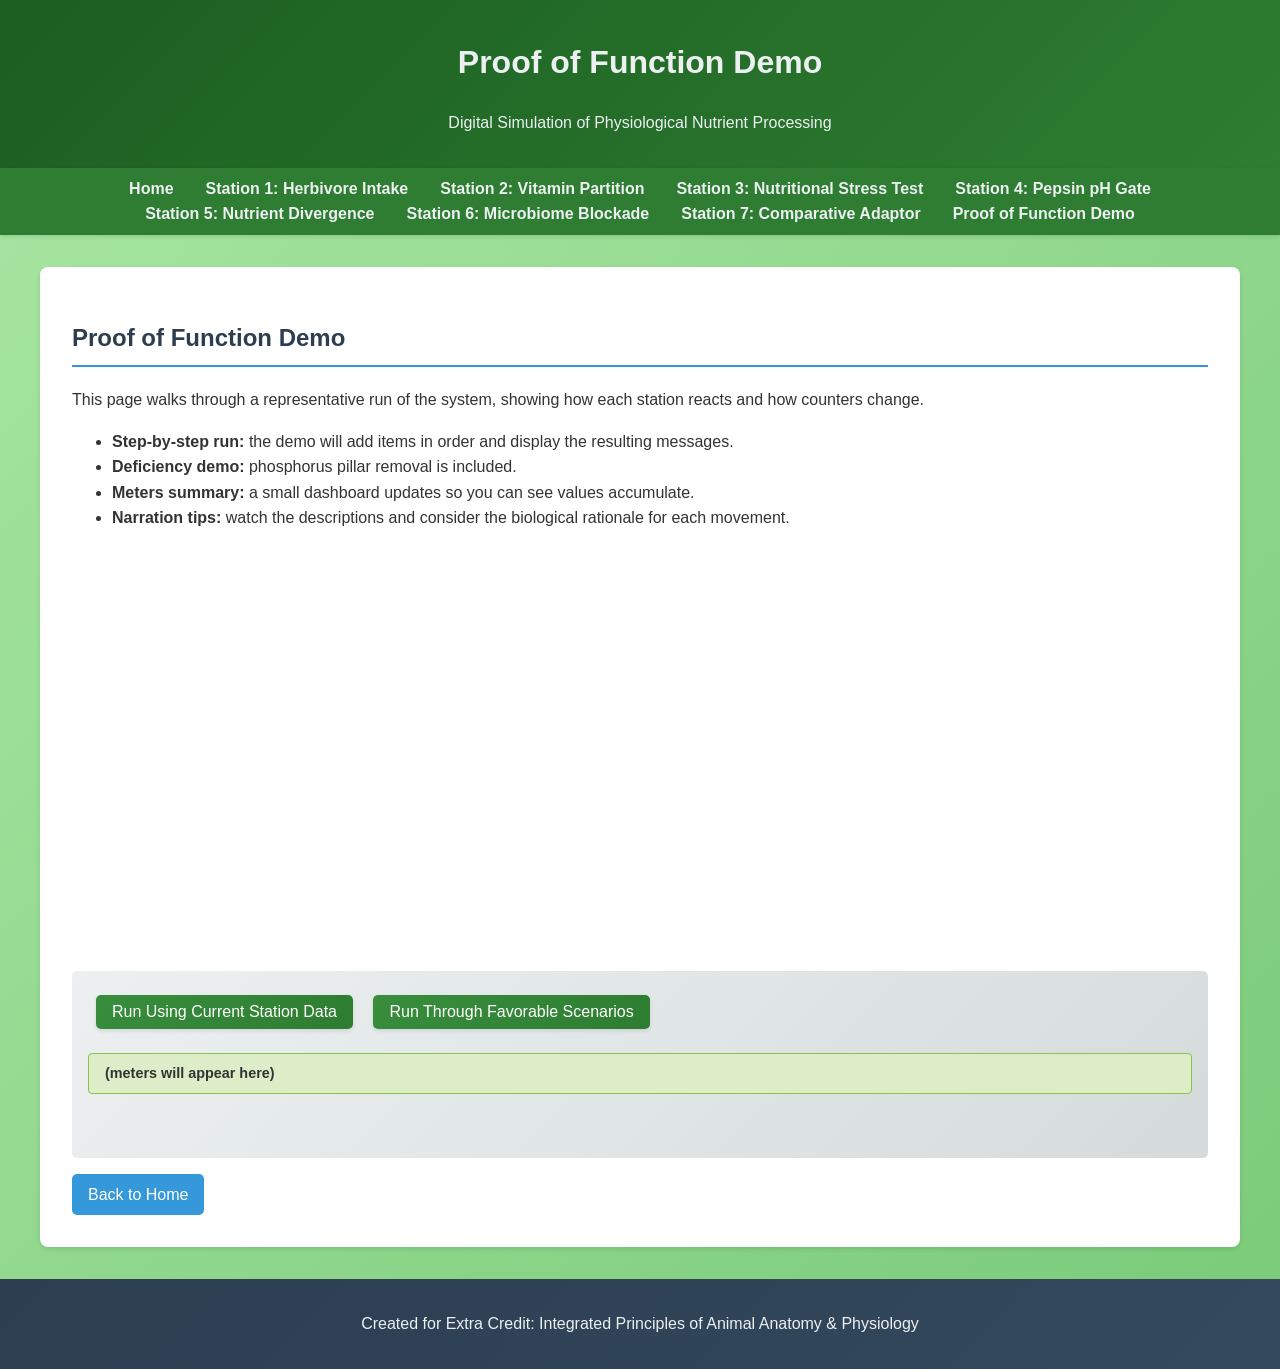
==== demo.html @ 10ca8181 "feat: add extra credit web project with multi-station layout Add initial project files including ind" ====
<!DOCTYPE html>
<html lang="en">
<head>
    <meta charset="UTF-8">
    <meta name="viewport" content="width=device-width, initial-scale=1.0">
    <title>Proof of Function Demo</title>
    <link rel="stylesheet" href="style.css">
</head>
<body>
    <header>
        <h1>Proof of Function Demo</h1>
        <p>Digital Simulation of Physiological Nutrient Processing</p>
    </header>

    <nav>
        <ul>
            <li><a href="index.html">Home</a></li>
            <li><a href="station1.html">Station 1: Herbivore Intake</a></li>
            <li><a href="station2.html">Station 2: Vitamin Partition</a></li>
            <li><a href="station3.html">Station 3: Nutritional Stress Test</a></li>
            <li><a href="station4.html">Station 4: Pepsin pH Gate</a></li>
            <li><a href="station5.html">Station 5: Nutrient Divergence</a></li>
            <li><a href="station6.html">Station 6: Microbiome Blockade</a></li>
            <li><a href="station7.html">Station 7: Comparative Adaptor</a></li>
            <li><a href="demo.html">Proof of Function Demo</a></li>
        </ul>
    </nav>

    <main>
        <section>
            <h2>Proof of Function Demo</h2>
            <div class="demo-instructions">
              <p>This page walks through a representative run of the system, showing how each station reacts and how counters change.</p>
              <ul>
                  <li><strong>Step-by-step run:</strong> the demo will add items in order and display the resulting messages.</li>
                  <li><strong>Deficiency demo:</strong> phosphorus pillar removal is included.</li>
                  <li><strong>Meters summary:</strong> a small dashboard updates so you can see values accumulate.</li>
                  <li><strong>Narration tips:</strong> watch the descriptions and consider the biological rationale for each movement.</li>
              </ul>
            </div>
            <canvas id="maze-canvas" width="600" height="400"></canvas>
            <div class="simulation">
                <button onclick="runBasedOnState()">Run Using Current Station Data</button>
                <button onclick="runAllScenarios()">Run Through Favorable Scenarios</button>
                <div id="debug-output" style="margin-top:1rem;color:#c0392b;font-family:monospace;"></div>
                <div id="demo-meters" class="meter">(meters will appear here)</div>
                <div id="demo-result" class="result"></div>
            </div>
            <a href="index.html" class="back-link">Back to Home</a>
        </section>
    </main>

    <footer>
        <p>Created for Extra Credit: Integrated Principles of Animal Anatomy & Physiology</p>
    </footer>

    <script src="script.js"></script>
</body>
</html>
---- style.css ----
body {
    font-family: "Lucida Sans Unicode", "Lucida Grande", sans-serif;
    line-height: 1.6;
    margin: 0;
    padding: 0;
    background: linear-gradient(135deg, #e8f5e8 0%, #c8e6c9 100%);
    color: #333;
    animation: fadeIn 1s ease-in;
}
 
@keyframes fadeIn {
    from { opacity: 0; }
    to { opacity: 1; }
}

header {
    background: linear-gradient(135deg, #1b5e20 0%, #2e7d32 100%);
    color: #ecf0f1;
    text-align: center;
    padding: 1rem 0;
    position: relative;
    overflow: hidden;
}

nav {
    background-color: #2e7d32;
    padding: 0.25rem;
    box-shadow: 0 2px 4px rgba(0,0,0,0.1);
    position: sticky;
    top: 0;
    z-index: 10;
}

header::before {
    content: '';
    position: absolute;
    top: 0;
    left: 0;
    right: 0;
    bottom: 0;
    background: url('https://upload.wikimedia.org/wikipedia/commons/thumb/5/5a/Digestive_system_diagram_en.svg/800px-Digestive_system_diagram_en.svg.png') no-repeat center;
    background-size: cover;
    opacity: 0.1;
    z-index: 0;
}

header h1, header p {
    position: relative;
    z-index: 1;
}

.header-image, svg {
    display: block;
    margin: 1rem auto;
    max-width: 100%;
    height: auto;
    border-radius: 10px;
    box-shadow: 0 4px 8px rgba(0,0,0,0.2);
}

nav {
    background-color: #2e7d32;
    padding: 0.5rem;
    box-shadow: 0 2px 4px rgba(0,0,0,0.1);
}

nav ul {
    list-style: none;
    padding: 0;
    margin: 0;
    display: flex;
    justify-content: center;
    flex-wrap: wrap;
}

nav li {
    margin: 0 1rem;
    transition: transform 0.3s ease;
}

nav li:hover {
    transform: scale(1.1);
}

nav a {
    color: #ecf0f1;
    text-decoration: none;
    font-weight: bold;
    transition: color 0.3s ease;
}

nav a:hover {
    color: #3498db;
}

main {
    max-width: 1200px;
    margin: 2rem auto;
    padding: 0 1rem;
}

section {
    background-color: #fff;
    margin-bottom: 2rem;
    padding: 2rem;
    border-radius: 8px;
    box-shadow: 0 2px 5px rgba(0,0,0,0.1);
    transition: transform 0.3s ease, box-shadow 0.3s ease;
}

section:hover {
    transform: translateY(-5px);
    box-shadow: 0 4px 15px rgba(0,0,0,0.2);
}

section h2 {
    color: #2c3e50;
    border-bottom: 2px solid #3498db;
    padding-bottom: 0.5rem;
    animation: slideInLeft 0.5s ease-out;
}

@keyframes slideInLeft {
    from { transform: translateX(-50px); opacity: 0; }
    to { transform: translateX(0); opacity: 1; }
}

.section-image, svg {
    display: block;
    max-width: 100%;
    height: auto;
    margin: 1rem auto;
    border-radius: 8px;
    box-shadow: 0 2px 4px rgba(0,0,0,0.1);
    transition: transform 0.3s ease;
}

.section-image:hover, svg:hover {
    transform: scale(1.05);
}

.simulation {
    margin-top: 1rem;
    padding: 1rem;
    background: linear-gradient(135deg, #ecf0f1 0%, #d5dbdb 100%);
    border-radius: 5px;
    animation: fadeInUp 0.5s ease-out;
}

@keyframes fadeInUp {
    from { transform: translateY(20px); opacity: 0; }
    to { transform: translateY(0); opacity: 1; }
}

/* fluid green animation - intensified */
@keyframes greenFlow {
    0% { background-position: 0% 50%; }
    25% { background-position: 50% 100%; }
    50% { background-position: 100% 50%; }
    75% { background-position: 50% 0%; }
    100% { background-position: 0% 50%; }
}
body {
    background: linear-gradient(135deg, #a8e6a3 0%, #4caf50 50%, #a8e6a3 100%);
    background-size: 400% 400%;
    animation: greenFlow 8s ease-in-out infinite;
}

/* draggable pulse and hover effects */
.draggable {
    transition: transform 0.2s ease, box-shadow 0.2s ease;
}
.draggable:hover {
    transform: scale(1.1);
    box-shadow: 0 4px 12px rgba(0,0,0,0.2);
}
.draggable:active {
    transform: scale(1.05);
}

/* dropzone glow on dragover */
.dropzone.dragover {
    background-color: #aed581;
    border-color: #689f38;
    animation: glow 1s ease infinite;
}

@keyframes glow {
    0% { box-shadow: 0 0 5px rgba(104,159,56,0.5); }
    50% { box-shadow: 0 0 20px rgba(104,159,56,1); }
    100% { box-shadow: 0 0 5px rgba(104,159,56,0.5); }
}

/* section background pulse */
section {
    background-color: #fff;
    animation: sectionPulse 6s ease-in-out infinite;
}
@keyframes sectionPulse {
    0%,100% { background-color: #fff; }
    50% { background-color: #f0fff0; }
}

button {
    background: linear-gradient(135deg, #388e3c 0%, #2e7d32 100%);
    color: white;
    border: none;
    padding: 0.5rem 1rem;
    margin: 0.5rem;
    border-radius: 5px;
    cursor: pointer;
    font-size: 1rem;
    transition: all 0.3s ease;
    box-shadow: 0 2px 4px rgba(0,0,0,0.1);
}

button:hover {
    transform: translateY(-2px);
    box-shadow: 0 4px 8px rgba(0,0,0,0.2);
}

button:active {
    transform: translateY(0);
}

.result {
    margin-top: 1rem;
    padding: 1rem;
    background: linear-gradient(135deg, #c8e6c9 0%, #a5d6a7 100%);
    border-radius: 5px;
    font-weight: bold;
    animation: fadeIn 0.5s ease-in;
    opacity: 0;
    transition: opacity 0.5s ease;
}
.result.pop {
    animation: pop 0.4s ease-out;
}

@keyframes pop {
    0% { transform: scale(0.8); opacity: 0; }
    60% { transform: scale(1.1); opacity: 1; }
    100% { transform: scale(1); opacity: 1; }
}

.result.show {
    opacity: 1;
}

footer {
    background: linear-gradient(135deg, #2c3e50 0%, #34495e 100%);
    color: #ecf0f1;
    text-align: center;
    padding: 1rem 0;
    margin-top: 2rem;
}

/* draggable and dropzone styles */
.draggable {
    display: inline-block;
    padding: 0.4rem 0.8rem;
    margin: 0.2rem;
    background-color: #a5d6a7;
    border: 1px solid #4caf50;
    border-radius: 4px;
    cursor: move;
}

.dropzone {
    margin-top: 1rem;
    padding: 2rem;
    min-height: 100px;
    background-color: #c8e6c9;
    border: 2px dashed #388e3c;
    border-radius: 8px;
    text-align: center;
    color: #2e7d32;
}

/* test food drop zone for adaptor station */
#test-zone {
    margin-top: 1rem;
    padding: 1.5rem;
    background-color: #dcedc8;
    border: 2px dotted #558b2f;
    border-radius: 6px;
    text-align: center;
    color: #33691e;
}
.dropzone.jam {
    animation: shake 0.5s;
    border-color: #e74c3c;
    background-color: #ffcdd2;
}

@keyframes shake {
    0% { transform: translateX(0); }
    25% { transform: translateX(-5px); }
    50% { transform: translateX(5px); }
    75% { transform: translateX(-5px); }
    100% { transform: translateX(0); }
}

/* station-specific visual components */
#maze-container {
    display: flex;
    align-items: center;
    justify-content: space-around;
    margin-top: 1rem;
}

/* two-column panels for station7 */
.two-panels {
    display: flex;
    gap: 1rem;
    flex-wrap: wrap;
}
.panel {
    flex: 1 1 45%;
    border: 2px solid #4caf50;
    padding: 0.5rem;
    border-radius: 6px;
    background: #e8f5e9;
}
.panel h3 {
    text-align: center;
    margin-top: 0;
}

/* Station 1 intake pathway animation */
.intake-path {
    position: relative;
    width: 60px;
    height: 200px;
    margin: 1rem auto;
    background: linear-gradient(180deg, #e0f2f1 0%, #a5d6a7 100%);
    border: 2px solid #388e3c;
    border-radius: 15px;
    overflow: hidden;
}
.intake-path .segment {
    width: 100%;
    height: 33.33%;
    position: relative;
    border-bottom: 1px solid #388e3c;
}
.intake-path .segment:last-child {
    border-bottom: none;
}
.intake-path .segment.head {
    border-top-left-radius: 15px;
    border-top-right-radius: 15px;
    background: #b2dfdb;
}
.intake-path .segment.stomach {
    border-bottom-left-radius: 15px;
    border-bottom-right-radius: 15px;
    background: #80cbc4;
}
.path-label {
    text-align: center;
    margin-top: 0.2rem;
    font-size: 0.9rem;
    color: #2e7d32;
}
.intake-marker {
    position: absolute;
    top: -20px;
    left: 50%;
    width: 20px;
    height: 20px;
    border-radius: 50%;
    transform: translateX(-50%);
    background-color: #4caf50;
}
.intake-marker.accepted {
    background-color: #4caf50;
}
.intake-marker.rejected {
    background-color: #e74c3c;
}
@keyframes slideDown {
    0% { top: -20px; border-radius:50%; height:20px; }
    30% { top: 40%; border-radius:10%; height:30px; }
    60% { top: 70%; border-radius:30%; height:25px; }
    100% { top: 100%; }
}
@keyframes slideUp {
    0% { top: -20px; }
    30% { top: 60%; }
    60% { top: 40%; }
    100% { top: -20px; }
}
.slide-down { animation: slideDown 1s ease-in-out forwards; }
.slide-up { animation: slideUp 1s ease-in-out forwards; }
.pillar {
    padding: 0.5rem 1rem;
    background-color: #ffeb3b;
    border: 2px solid #fbc02d;
    border-radius: 4px;
    transition: transform 0.5s ease, opacity 0.5s ease;
}
.pillar.removed {
    transform: translateY(20px) rotate(20deg);
    opacity: 0;
}
.gate {
    padding: 0.5rem 1rem;
    border: 2px solid #555;
    border-radius: 4px;
    transition: background-color 0.3s ease;
}
.gate.closed {
    background-color: #e74c3c;
    color: white;
}
.gate.open {
    background-color: #2ecc71;
    color: white;
}

/* animated energy flow around gate */
.gate {
    position: relative;
}
.gate::before,
.gate::after {
    content: '';
    position: absolute;
    width: 12px;
    height: 12px;
    background: rgba(46,204,113,0.8);
    border-radius: 50%;
    box-shadow: 0 0 8px rgba(46,204,113,0.6);
    pointer-events: none;
    opacity: 0;
    transition: opacity 0.3s;
}
.gate::before {
    /* second dot starts halfway through the animation */
    animation-delay: 1s;
}
.gate.flowing::after,
.gate.flowing::before {
    animation: perimeterLight 2s linear infinite;
    opacity: 1;
}
.gate.paused::after,
.gate.paused::before {
    animation: none;
    opacity: 0.4;
}

@keyframes perimeterLight {
    0%,100% { top: -8px; left: -8px; }
    25%  { top: -8px; left: calc(100% - 4px); }
    50%  { top: calc(100% - 4px); left: calc(100% - 4px); }
    75%  { top: calc(100% - 4px); left: -8px; }
}

#energy-meter {
    margin-top: 0.5rem;
    font-weight: bold;
}

/* generic meter/counter used by multiple stations */
.meter, .counter {
    margin-top: 0.5rem;
    font-weight: bold;
    padding: 0.3rem 0.6rem;
    background-color: #fff9c4;
    border: 1px solid #fbc02d;
    border-radius: 4px;
    display: inline-block;
}

/* demo page meter summary */
#demo-meters {
    display: block;
    margin: 1rem 0;
    padding: 0.5rem 1rem;
    background-color: #dcedc8;
    border: 1px solid #8bc34a;
    border-radius: 4px;
    font-size: 0.9rem;
}
.counter.highlight {
    background-color: #aed581;
    transition: background-color 0.5s ease;
}

.flow {
    margin-top:1rem;
    padding:0.5rem;
    border:1px solid #388e3c;
    border-radius:4px;
    transition:background-color 0.3s ease, width 0.3s ease;
    width:50%;
}
.flow.slow { background-color:#a5d6a7; }
.flow.fast { background-color:#ef5350; width:100%; }

.back-link {
    display: inline-block;
    margin-top: 1rem;
    padding: 0.5rem 1rem;
    background-color: #3498db;
    color: white;
    text-decoration: none;
    border-radius: 5px;
    transition: background-color 0.3s ease;
}

.back-link:hover {
    background-color: #2980b9;
}
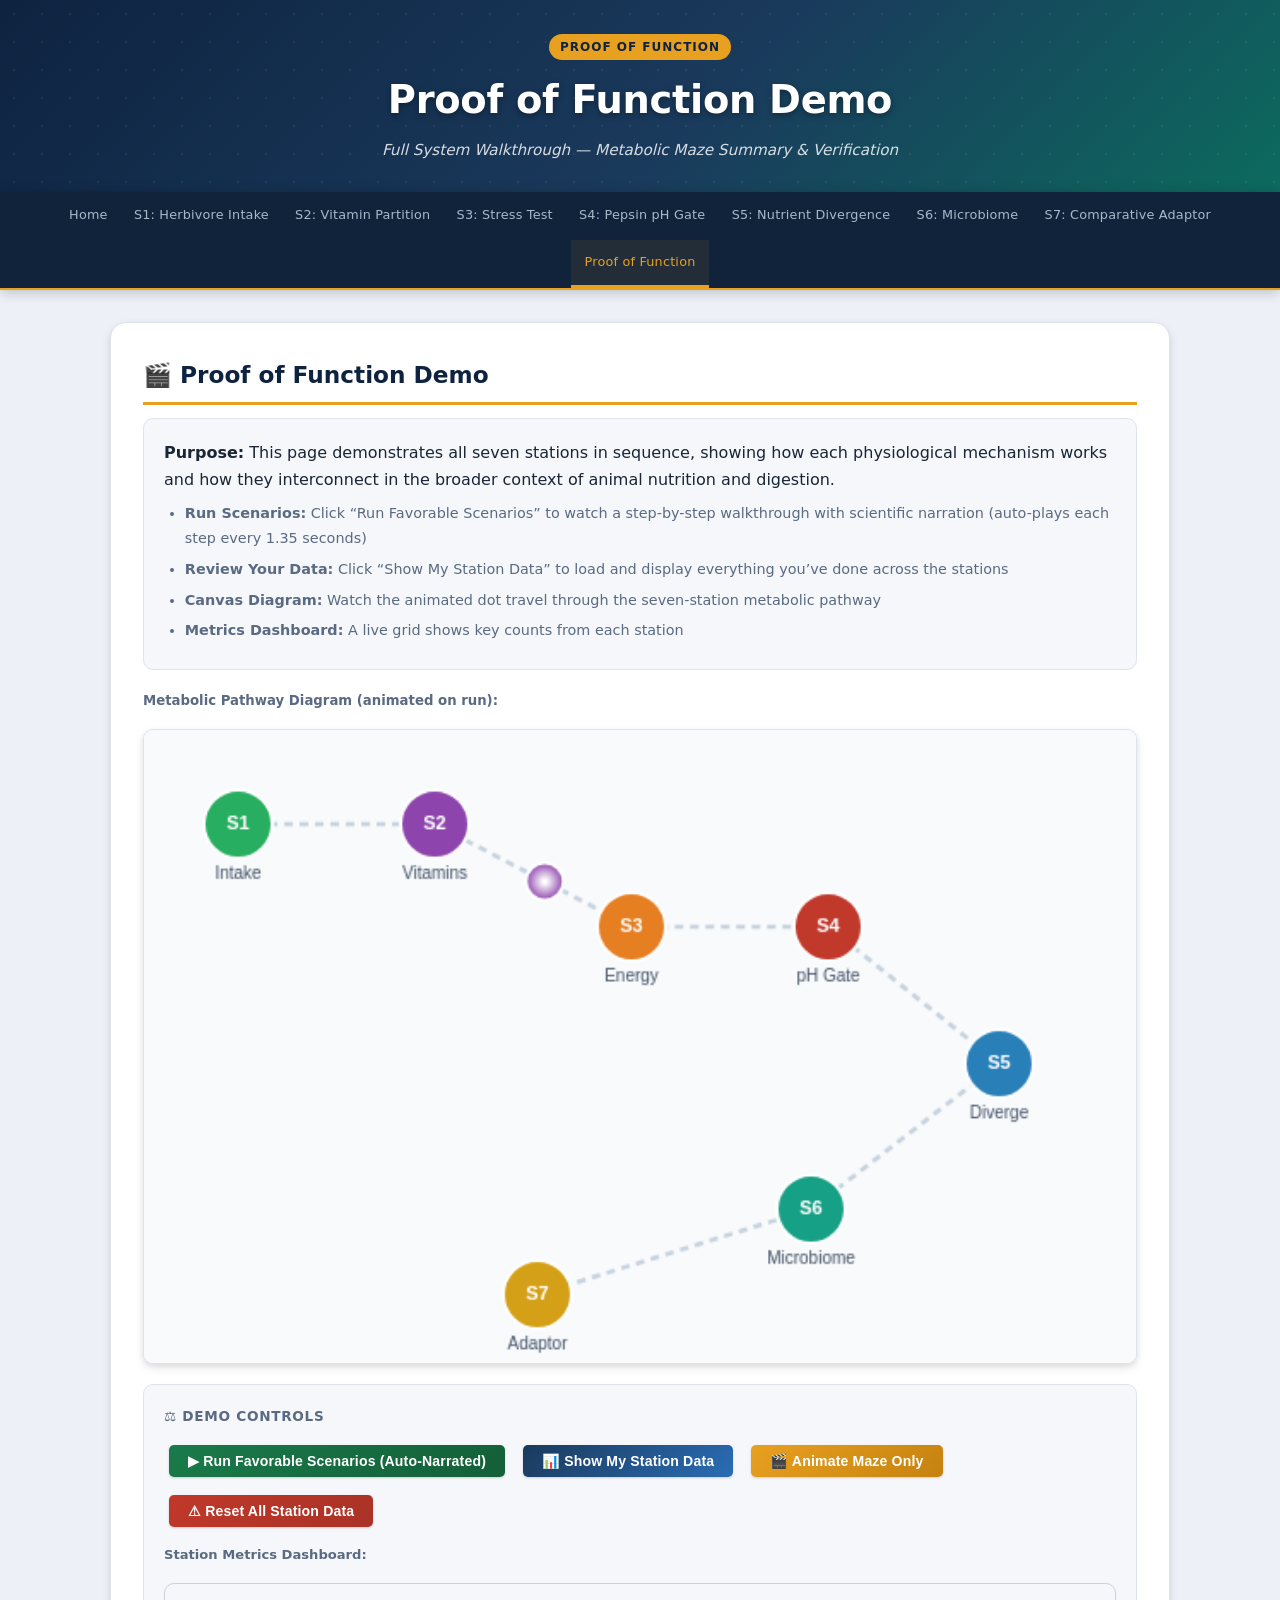
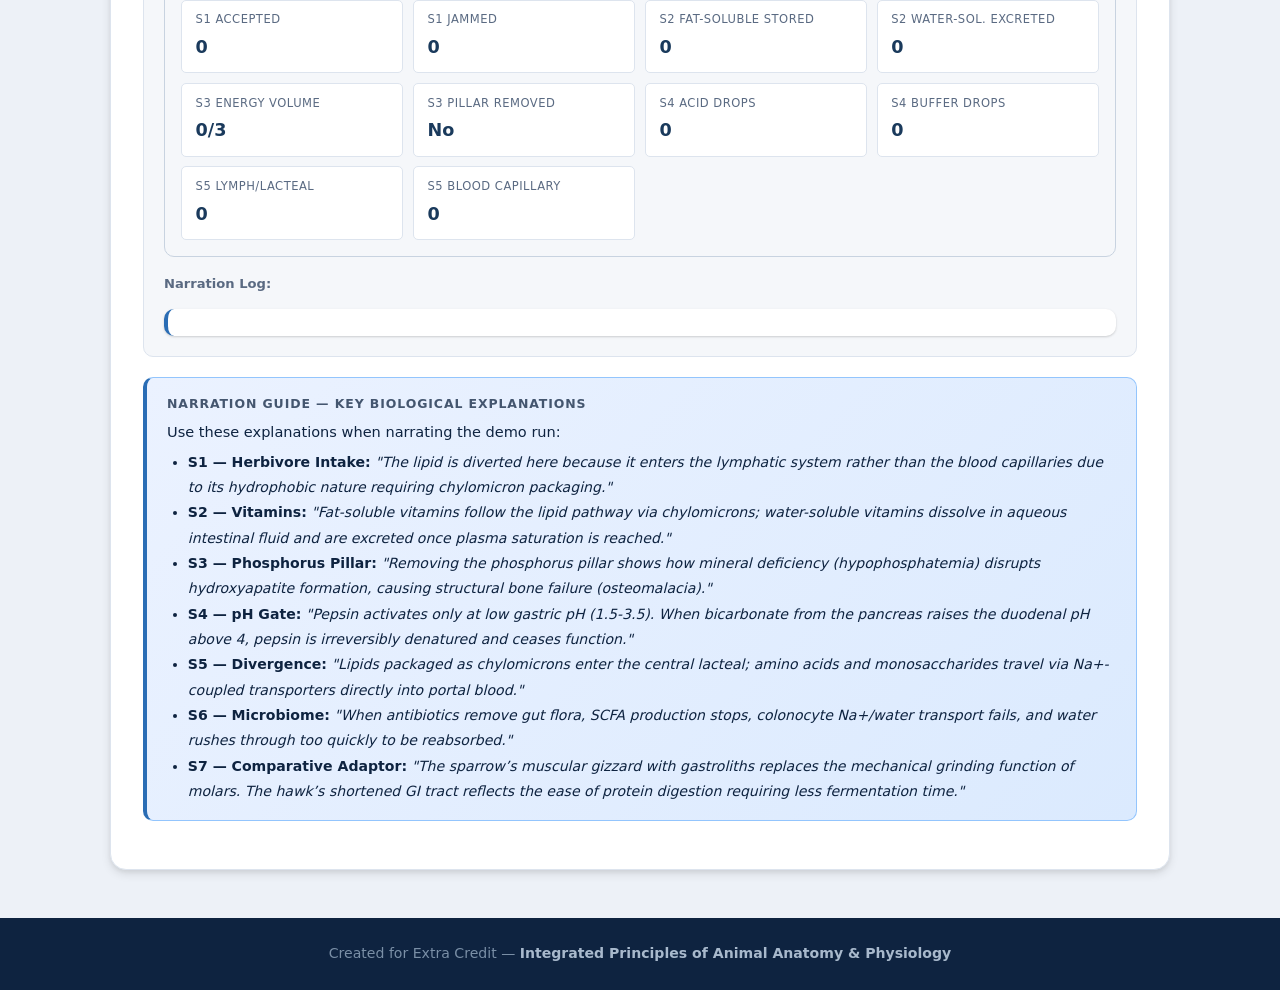
==== commit 7e859b16: "modified:   index.html 	modified:   script.js 	modified:   station1.html 	modified:   station2.html " ====
--- a/demo.html
+++ b/demo.html
@@ -3,57 +3,141 @@
 <head>
     <meta charset="UTF-8">
     <meta name="viewport" content="width=device-width, initial-scale=1.0">
-    <title>Proof of Function Demo</title>
+    <title>Proof of Function Demo &mdash; Metabolic Maze</title>
     <link rel="stylesheet" href="style.css">
 </head>
 <body>
     <header>
+        <div class="station-badge">Proof of Function</div>
         <h1>Proof of Function Demo</h1>
-        <p>Digital Simulation of Physiological Nutrient Processing</p>
+        <p>Full System Walkthrough &mdash; Metabolic Maze Summary & Verification</p>
     </header>
 
     <nav>
         <ul>
             <li><a href="index.html">Home</a></li>
-            <li><a href="station1.html">Station 1: Herbivore Intake</a></li>
-            <li><a href="station2.html">Station 2: Vitamin Partition</a></li>
-            <li><a href="station3.html">Station 3: Nutritional Stress Test</a></li>
-            <li><a href="station4.html">Station 4: Pepsin pH Gate</a></li>
-            <li><a href="station5.html">Station 5: Nutrient Divergence</a></li>
-            <li><a href="station6.html">Station 6: Microbiome Blockade</a></li>
-            <li><a href="station7.html">Station 7: Comparative Adaptor</a></li>
-            <li><a href="demo.html">Proof of Function Demo</a></li>
+            <li><a href="station1.html">S1: Herbivore Intake</a></li>
+            <li><a href="station2.html">S2: Vitamin Partition</a></li>
+            <li><a href="station3.html">S3: Stress Test</a></li>
+            <li><a href="station4.html">S4: Pepsin pH Gate</a></li>
+            <li><a href="station5.html">S5: Nutrient Divergence</a></li>
+            <li><a href="station6.html">S6: Microbiome</a></li>
+            <li><a href="station7.html">S7: Comparative Adaptor</a></li>
+            <li><a href="demo.html">Proof of Function</a></li>
         </ul>
     </nav>
 
     <main>
         <section>
-            <h2>Proof of Function Demo</h2>
+            <h2>&#127916; Proof of Function Demo</h2>
+
             <div class="demo-instructions">
-              <p>This page walks through a representative run of the system, showing how each station reacts and how counters change.</p>
-              <ul>
-                  <li><strong>Step-by-step run:</strong> the demo will add items in order and display the resulting messages.</li>
-                  <li><strong>Deficiency demo:</strong> phosphorus pillar removal is included.</li>
-                  <li><strong>Meters summary:</strong> a small dashboard updates so you can see values accumulate.</li>
-                  <li><strong>Narration tips:</strong> watch the descriptions and consider the biological rationale for each movement.</li>
-              </ul>
+                <p><strong>Purpose:</strong> This page demonstrates all seven stations in sequence, showing how each physiological mechanism works and how they interconnect in the broader context of animal nutrition and digestion.</p>
+                <ul>
+                    <li><strong>Run Scenarios:</strong> Click &ldquo;Run Favorable Scenarios&rdquo; to watch a step-by-step walkthrough with scientific narration (auto-plays each step every 1.35 seconds)</li>
+                    <li><strong>Review Your Data:</strong> Click &ldquo;Show My Station Data&rdquo; to load and display everything you&rsquo;ve done across the stations</li>
+                    <li><strong>Canvas Diagram:</strong> Watch the animated dot travel through the seven-station metabolic pathway</li>
+                    <li><strong>Metrics Dashboard:</strong> A live grid shows key counts from each station</li>
+                </ul>
             </div>
-            <canvas id="maze-canvas" width="600" height="400"></canvas>
+
+            <!-- Canvas Maze Diagram -->
+            <p style="font-size:.83rem;color:#5a6a82;margin:.5rem 0 .2rem;font-weight:600;">Metabolic Pathway Diagram (animated on run):</p>
+            <canvas id="maze-canvas" width="580" height="370" style="width:100%;height:auto;"></canvas>
+
             <div class="simulation">
-                <button onclick="runBasedOnState()">Run Using Current Station Data</button>
-                <button onclick="runAllScenarios()">Run Through Favorable Scenarios</button>
-                <div id="debug-output" style="margin-top:1rem;color:#c0392b;font-family:monospace;"></div>
-                <div id="demo-meters" class="meter">(meters will appear here)</div>
-                <div id="demo-result" class="result"></div>
+                <div class="simulation-title">&#9878; Demo Controls</div>
+
+                <div style="display:flex;gap:.5rem;flex-wrap:wrap;margin-bottom:.75rem;">
+                    <button onclick="runAllScenarios()" class="btn-success">&#9654; Run Favorable Scenarios (Auto-Narrated)</button>
+                    <button onclick="runBasedOnState()">&#128202; Show My Station Data</button>
+                    <button onclick="animateMaze()" class="btn-warning">&#127916; Animate Maze Only</button>
+                    <button onclick="resetAllData()" class="btn-danger">&#9888; Reset All Station Data</button>
+                </div>
+
+                <div id="debug-output"></div>
+
+                <!-- Metrics Dashboard -->
+                <p style="font-size:.82rem;font-weight:600;color:#5a6a82;margin-bottom:.4rem;">Station Metrics Dashboard:</p>
+                <div id="demo-meters">
+                    <div class="demo-stat"><span class="demo-stat-label">S1 Accepted</span><span class="demo-stat-value" id="dm-s1a">0</span></div>
+                    <div class="demo-stat"><span class="demo-stat-label">S1 Jammed</span><span class="demo-stat-value" id="dm-s1j">0</span></div>
+                    <div class="demo-stat"><span class="demo-stat-label">S2 Fat-Soluble Stored</span><span class="demo-stat-value" id="dm-s2f">0</span></div>
+                    <div class="demo-stat"><span class="demo-stat-label">S2 Water-Sol. Excreted</span><span class="demo-stat-value" id="dm-s2w">0</span></div>
+                    <div class="demo-stat"><span class="demo-stat-label">S3 Energy Volume</span><span class="demo-stat-value" id="dm-s3e">0/3</span></div>
+                    <div class="demo-stat"><span class="demo-stat-label">S3 Pillar Removed</span><span class="demo-stat-value" id="dm-s3p">No</span></div>
+                    <div class="demo-stat"><span class="demo-stat-label">S4 Acid Drops</span><span class="demo-stat-value" id="dm-s4a">0</span></div>
+                    <div class="demo-stat"><span class="demo-stat-label">S4 Buffer Drops</span><span class="demo-stat-value" id="dm-s4b">0</span></div>
+                    <div class="demo-stat"><span class="demo-stat-label">S5 Lymph/Lacteal</span><span class="demo-stat-value" id="dm-s5l">0</span></div>
+                    <div class="demo-stat"><span class="demo-stat-label">S5 Blood Capillary</span><span class="demo-stat-value" id="dm-s5c">0</span></div>
+                </div>
+
+                <p style="font-size:.82rem;font-weight:600;color:#5a6a82;margin:.75rem 0 .4rem;">Narration Log:</p>
+                <div id="demo-result" class="result" style="opacity:1;max-height:450px;overflow-y:auto;"></div>
             </div>
-            <a href="index.html" class="back-link">Back to Home</a>
+
+            <!-- Biological Summary -->
+            <div class="fact-panel" style="margin-top:1.25rem;">
+                <div class="panel-title">Narration Guide &mdash; Key Biological Explanations</div>
+                <p>Use these explanations when narrating the demo run:</p>
+                <ul style="padding-left:1.3rem;margin-top:.4rem;font-size:.88rem;line-height:1.8;">
+                    <li><strong>S1 &mdash; Herbivore Intake:</strong> <em>"The lipid is diverted here because it enters the lymphatic system rather than the blood capillaries due to its hydrophobic nature requiring chylomicron packaging."</em></li>
+                    <li><strong>S2 &mdash; Vitamins:</strong> <em>"Fat-soluble vitamins follow the lipid pathway via chylomicrons; water-soluble vitamins dissolve in aqueous intestinal fluid and are excreted once plasma saturation is reached."</em></li>
+                    <li><strong>S3 &mdash; Phosphorus Pillar:</strong> <em>"Removing the phosphorus pillar shows how mineral deficiency (hypophosphatemia) disrupts hydroxyapatite formation, causing structural bone failure (osteomalacia)."</em></li>
+                    <li><strong>S4 &mdash; pH Gate:</strong> <em>"Pepsin activates only at low gastric pH (1.5-3.5). When bicarbonate from the pancreas raises the duodenal pH above 4, pepsin is irreversibly denatured and ceases function."</em></li>
+                    <li><strong>S5 &mdash; Divergence:</strong> <em>"Lipids packaged as chylomicrons enter the central lacteal; amino acids and monosaccharides travel via Na+-coupled transporters directly into portal blood."</em></li>
+                    <li><strong>S6 &mdash; Microbiome:</strong> <em>"When antibiotics remove gut flora, SCFA production stops, colonocyte Na+/water transport fails, and water rushes through too quickly to be reabsorbed."</em></li>
+                    <li><strong>S7 &mdash; Comparative Adaptor:</strong> <em>"The sparrow&rsquo;s muscular gizzard with gastroliths replaces the mechanical grinding function of molars. The hawk&rsquo;s shortened GI tract reflects the ease of protein digestion requiring less fermentation time."</em></li>
+                </ul>
+            </div>
         </section>
     </main>
 
     <footer>
-        <p>Created for Extra Credit: Integrated Principles of Animal Anatomy & Physiology</p>
+        <p>Created for Extra Credit &mdash; <strong>Integrated Principles of Animal Anatomy & Physiology</strong></p>
     </footer>
 
     <script src="script.js"></script>
+    <script>
+        // Initialize demo page metrics from saved state
+        window.addEventListener('DOMContentLoaded', function() {
+            loadState();
+            updateDemoPageMetrics();
+            animateMaze();
+        });
+
+        function updateDemoPageMetrics() {
+            var el = function(id) { return document.getElementById(id); };
+            if (el('dm-s1a')) el('dm-s1a').textContent = intakeAccepted;
+            if (el('dm-s1j')) el('dm-s1j').textContent = intakeJammed;
+            if (el('dm-s2f')) el('dm-s2f').textContent = fatCount;
+            if (el('dm-s2w')) el('dm-s2w').textContent = waterCount;
+            if (el('dm-s3e')) el('dm-s3e').textContent = energyTotal + '/3';
+            if (el('dm-s3p')) el('dm-s3p').textContent = pillarRemovedFlag ? 'Yes' : 'No';
+            if (el('dm-s4a')) el('dm-s4a').textContent = acidCount;
+            if (el('dm-s4b')) el('dm-s4b').textContent = bufferCount;
+            if (el('dm-s5l')) el('dm-s5l').textContent = lymphCount;
+            if (el('dm-s5c')) el('dm-s5c').textContent = capillaryCount;
+        }
+
+        function resetAllData() {
+            if (!confirm('Reset ALL station data? This clears all progress.')) return;
+            localStorage.removeItem('demoState');
+            intakeAccepted = 0; intakeJammed = 0;
+            fatCount = 0; waterCount = 0;
+            lymphCount = 0; capillaryCount = 0;
+            energyTotal = 0; pillarRemovedFlag = false;
+            pHState = { acid:false, inhibitor:false, buffer:false, protein:false };
+            acidCount = 0; bufferCount = 0; inhibitorCount = 0; proteinCount = 0;
+            completedStations = [];
+            adaptorState = {
+                hawk:    { sparrow:false, hawk:false, crop:false, longtube:false, sharpbeak:false },
+                sparrow: { sparrow:false, hawk:false, crop:false, longtube:false, sharpbeak:false }
+            };
+            updateDemoPageMetrics();
+            var r = document.getElementById('demo-result');
+            if (r) { r.innerHTML = '<p style="color:#5a6a82;font-style:italic;">All station data cleared. Visit each station to begin fresh.</p>'; r.classList.add("show"); }
+        }
+    </script>
 </body>
-</html>+</html>
--- a/style.css
+++ b/style.css
@@ -1,516 +1,1070 @@
+/* ==========================================
+   METABOLIC MAZE â GLOBAL STYLESHEET
+   Academic/Scientific Theme
+   ========================================== */
+
+/* --- CSS CUSTOM PROPERTIES --- */
+:root {
+    --primary:       #1a3a5c;
+    --primary-dark:  #0e2340;
+    --primary-light: #2a6db5;
+    --secondary:     #0c6b5e;
+    --secondary-light:#14a896;
+    --accent:        #e8a020;
+    --accent-dark:   #c5820f;
+    --danger:        #c0392b;
+    --success:       #1a7a4a;
+    --warning:       #c77b0a;
+
+    /* station accent colours */
+    --s1: #27ae60;
+    --s2: #8e44ad;
+    --s3: #e67e22;
+    --s4: #c0392b;
+    --s5: #2980b9;
+    --s6: #16a085;
+    --s7: #d4a017;
+
+    --bg:            #edf1f7;
+    --surface:       #ffffff;
+    --surface-alt:   #f5f7fa;
+    --text:          #1a2535;
+    --text-muted:    #5a6a82;
+    --text-light:    #8899b0;
+    --border:        #c8d3e0;
+    --border-light:  #dde4ee;
+
+    --shadow-sm:  0 1px 3px rgba(0,0,0,.11), 0 1px 2px rgba(0,0,0,.07);
+    --shadow:     0 4px 10px rgba(0,0,0,.10), 0 2px 5px rgba(0,0,0,.06);
+    --shadow-lg:  0 10px 28px rgba(0,0,0,.13), 0 4px 12px rgba(0,0,0,.08);
+    --shadow-xl:  0 20px 45px rgba(0,0,0,.16);
+
+    --radius-sm:   5px;
+    --radius:      10px;
+    --radius-lg:   16px;
+    --radius-full: 999px;
+
+    --transition:      all .22s ease;
+    --transition-slow: all .45s ease;
+}
+
+/* --- RESET --- */
+*, *::before, *::after { box-sizing: border-box; margin: 0; padding: 0; }
+img { max-width: 100%; height: auto; display: block; }
+
+/* --- BODY --- */
 body {
-    font-family: "Lucida Sans Unicode", "Lucida Grande", sans-serif;
-    line-height: 1.6;
-    margin: 0;
+    font-family: 'Segoe UI', system-ui, -apple-system, sans-serif;
+    background: var(--bg);
+    color: var(--text);
+    line-height: 1.7;
+    min-height: 100vh;
+    animation: pageIn .55s ease both;
+}
+@keyframes pageIn {
+    from { opacity: 0; transform: translateY(8px); }
+    to   { opacity: 1; transform: translateY(0); }
+}
+
+/* ==========================================
+   HEADER
+   ========================================== */
+header {
+    background: linear-gradient(135deg, var(--primary-dark) 0%, var(--primary) 55%, var(--secondary) 100%);
+    color: #fff;
+    padding: 2rem 1.5rem 1.75rem;
+    text-align: center;
+    position: relative;
+    overflow: hidden;
+}
+/* subtle DNA-lattice watermark */
+header::before {
+    content: '';
+    position: absolute; inset: 0;
+    background-image:
+        radial-gradient(circle, rgba(255,255,255,.06) 1px, transparent 1px);
+    background-size: 28px 28px;
+    pointer-events: none;
+}
+header h1 {
+    position: relative;
+    font-size: clamp(1.4rem, 4vw, 2.4rem);
+    font-weight: 800;
+    letter-spacing: -.3px;
+    text-shadow: 0 2px 6px rgba(0,0,0,.35);
+}
+header p {
+    position: relative;
+    font-size: .95rem;
+    opacity: .82;
+    margin-top: .35rem;
+    font-style: italic;
+}
+.station-badge {
+    display: inline-block;
+    background: var(--accent);
+    color: var(--primary-dark);
+    font-weight: 700;
+    font-size: .75rem;
+    padding: .18rem .7rem;
+    border-radius: var(--radius-full);
+    letter-spacing: 1px;
+    text-transform: uppercase;
+    margin-bottom: .45rem;
+    position: relative;
+}
+
+/* ==========================================
+   NAVIGATION
+   ========================================== */
+nav {
+    background: rgba(10, 28, 52, .97);
+    backdrop-filter: blur(12px);
     padding: 0;
-    background: linear-gradient(135deg, #e8f5e8 0%, #c8e6c9 100%);
-    color: #333;
-    animation: fadeIn 1s ease-in;
-}
- 
-@keyframes fadeIn {
-    from { opacity: 0; }
-    to { opacity: 1; }
-}
-
-header {
-    background: linear-gradient(135deg, #1b5e20 0%, #2e7d32 100%);
-    color: #ecf0f1;
-    text-align: center;
-    padding: 1rem 0;
-    position: relative;
-    overflow: hidden;
-}
-
-nav {
-    background-color: #2e7d32;
-    padding: 0.25rem;
-    box-shadow: 0 2px 4px rgba(0,0,0,0.1);
     position: sticky;
     top: 0;
-    z-index: 10;
-}
-
-header::before {
+    z-index: 100;
+    box-shadow: 0 2px 12px rgba(0,0,0,.22);
+    border-bottom: 2.5px solid var(--accent);
+}
+nav ul {
+    list-style: none;
+    display: flex;
+    justify-content: center;
+    flex-wrap: wrap;
+    gap: 0;
+}
+nav li { position: relative; }
+nav a {
+    display: block;
+    color: #a8b9cc;
+    text-decoration: none;
+    font-weight: 500;
+    font-size: .8rem;
+    padding: .72rem .82rem;
+    letter-spacing: .2px;
+    transition: var(--transition);
+    border-bottom: 3px solid transparent;
+    white-space: nowrap;
+}
+nav a:hover {
+    color: #fff;
+    background: rgba(255,255,255,.07);
+    border-bottom-color: var(--accent);
+}
+nav a.active {
+    color: var(--accent);
+    border-bottom-color: var(--accent);
+    background: rgba(232,160,32,.08);
+}
+
+/* ==========================================
+   MAIN LAYOUT
+   ========================================== */
+main {
+    max-width: 1100px;
+    margin: 2rem auto;
+    padding: 0 1.25rem;
+}
+section {
+    background: var(--surface);
+    border-radius: var(--radius-lg);
+    box-shadow: var(--shadow);
+    padding: 2rem;
+    margin-bottom: 2rem;
+    border: 1px solid var(--border-light);
+}
+section h2 {
+    color: var(--primary-dark);
+    font-size: 1.45rem;
+    font-weight: 700;
+    margin-bottom: .8rem;
+    padding-bottom: .5rem;
+    border-bottom: 3px solid var(--accent);
+    display: flex;
+    align-items: center;
+    gap: .5rem;
+}
+.section-desc {
+    color: var(--text-muted);
+    font-size: .95rem;
+    line-height: 1.65;
+    margin-bottom: .5rem;
+}
+ol.station-requirements {
+    padding-left: 1.3rem;
+    margin: .6rem 0;
+    color: var(--text-muted);
+    font-size: .93rem;
+}
+ol.station-requirements li { margin-bottom: .35rem; }
+
+/* ==========================================
+   FACT / CONCEPT / WARN PANELS
+   ========================================== */
+.fact-panel, .concept-panel, .warn-panel {
+    border-radius: var(--radius);
+    padding: 1rem 1.25rem;
+    margin: 1rem 0;
+    font-size: .91rem;
+    line-height: 1.6;
+}
+.fact-panel {
+    background: linear-gradient(135deg, #ebf2ff, #dbeafe);
+    border: 1px solid #93c5fd;
+    border-left: 4px solid var(--primary-light);
+    color: var(--primary-dark);
+}
+.concept-panel {
+    background: #f0fdf4;
+    border: 1px solid #86efac;
+    border-left: 4px solid var(--success);
+    color: #144d2e;
+}
+.warn-panel {
+    background: #fffbeb;
+    border: 1px solid #fde68a;
+    border-left: 4px solid var(--accent);
+    color: #6b3f10;
+}
+.panel-title {
+    font-weight: 700;
+    font-size: .78rem;
+    text-transform: uppercase;
+    letter-spacing: .9px;
+    margin-bottom: .35rem;
+    opacity: .75;
+}
+
+/* ==========================================
+   QUIZ
+   ========================================== */
+.quiz-section {
+    background: var(--surface-alt);
+    border: 2px solid var(--border);
+    border-radius: var(--radius);
+    padding: 1.25rem;
+    margin: 1.5rem 0;
+}
+.quiz-section h3 {
+    color: var(--primary);
+    font-size: 1rem;
+    margin-bottom: 1rem;
+    display: flex;
+    align-items: center;
+    gap: .4rem;
+}
+.quiz-question { margin-bottom: .9rem; }
+.quiz-question p {
+    font-weight: 600;
+    font-size: .93rem;
+    margin-bottom: .5rem;
+    color: var(--text);
+}
+.quiz-option {
+    display: block;
+    padding: .48rem .85rem;
+    margin: .22rem 0;
+    background: #fff;
+    border: 1.5px solid var(--border);
+    border-radius: var(--radius-sm);
+    cursor: pointer;
+    font-size: .88rem;
+    transition: var(--transition);
+    color: var(--text);
+}
+.quiz-option:hover { border-color: var(--primary-light); background: #eff6ff; }
+.quiz-option.correct { background: #dcfce7; border-color: #4ade80; color: #14532d; font-weight: 600; }
+.quiz-option.wrong   { background: #fee2e2; border-color: #f87171; color: #7f1d1d; }
+.quiz-feedback {
+    font-size: .85rem;
+    color: var(--text-muted);
+    font-style: italic;
+    margin-top: .4rem;
+    padding: .4rem .7rem;
+    border-radius: var(--radius-sm);
+    background: #f8fafc;
+    border: 1px solid var(--border-light);
+    display: none;
+}
+.quiz-feedback.visible { display: block; animation: fadeInUp .3s ease; }
+
+/* ==========================================
+   SIMULATION BOX
+   ========================================== */
+.simulation {
+    background: var(--surface-alt);
+    border: 1px solid var(--border-light);
+    border-radius: var(--radius);
+    padding: 1.25rem;
+    margin-top: 1.25rem;
+}
+.simulation-title {
+    font-size: .85rem;
+    font-weight: 600;
+    text-transform: uppercase;
+    letter-spacing: .7px;
+    color: var(--text-muted);
+    margin-bottom: .75rem;
+    display: flex;
+    align-items: center;
+    gap: .4rem;
+}
+.sim-instructions {
+    font-size: .88rem;
+    color: var(--text-muted);
+    font-style: italic;
+    margin-bottom: .85rem;
+}
+
+/* ==========================================
+   ITEMS BANK (draggable items palette)
+   ========================================== */
+.items-bank {
+    padding: .75rem;
+    background: #fff;
+    border: 1px solid var(--border-light);
+    border-radius: var(--radius-sm);
+    margin-bottom: .75rem;
+}
+.items-bank-label {
+    font-size: .76rem;
+    font-weight: 700;
+    text-transform: uppercase;
+    letter-spacing: .6px;
+    color: var(--text-light);
+    margin-bottom: .45rem;
+}
+/* keep old .items class working */
+.items {
+    display: flex;
+    flex-wrap: wrap;
+    gap: .45rem;
+    margin-bottom: .75rem;
+}
+
+/* ==========================================
+   DRAGGABLE CHIPS
+   ========================================== */
+.draggable {
+    display: inline-flex;
+    align-items: center;
+    gap: .28rem;
+    padding: .38rem .82rem;
+    border-radius: var(--radius-full);
+    cursor: grab;
+    font-size: .86rem;
+    font-weight: 600;
+    transition: var(--transition);
+    user-select: none;
+    box-shadow: var(--shadow-sm);
+    border: 1.5px solid transparent;
+}
+.draggable:hover { transform: scale(1.09); box-shadow: var(--shadow); }
+.draggable:active { cursor: grabbing; transform: scale(1.04); }
+
+/* type-specific palette */
+.draggable[data-type="herbivore"] { background: #d1fadf; color: #166534; border-color: #6ee7a0; }
+.draggable[data-type="carnivore"] { background: #fee2e2; color: #991b1b; border-color: #fca5a5; }
+.draggable[data-type="other"]     { background: #f1f5f9; color: #475569; border-color: #cbd5e1; }
+.draggable[data-type="fat"]       { background: #fef3c7; color: #78350f; border-color: #fcd34d; }
+.draggable[data-type="water"]     { background: #dbeafe; color: #1e40af; border-color: #93c5fd; }
+.draggable[data-type="acid"]      { background: #ffe4e6; color: #9f1239; border-color: #fda4af; }
+.draggable[data-type="buffer"]    { background: #e0f2fe; color: #075985; border-color: #7dd3fc; }
+.draggable[data-type="protein"]   { background: #f0fdf4; color: #14532d; border-color: #86efac; }
+.draggable[data-type="inhibitor"] { background: #faf5ff; color: #5b21b6; border-color: #c4b5fd; }
+.draggable[data-type="lipid"]     { background: #fefce8; color: #713f12; border-color: #fef08a; }
+.draggable[data-type="carb"]      { background: #fff7ed; color: #7c2d12; border-color: #fdba74; }
+
+/* ==========================================
+   DROPZONE
+   ========================================== */
+.dropzone {
+    min-height: 88px;
+    background: linear-gradient(135deg, #f8fafc, #f1f5f9);
+    border: 2.5px dashed #94a3b8;
+    border-radius: var(--radius);
+    display: flex;
+    align-items: center;
+    justify-content: center;
+    text-align: center;
+    color: var(--text-muted);
+    font-size: .88rem;
+    margin: .7rem 0;
+    transition: var(--transition);
+    padding: 1rem;
+    position: relative;
+}
+.dropzone.dragover {
+    background: linear-gradient(135deg, #eff6ff, #dbeafe);
+    border-color: var(--primary-light);
+    border-style: solid;
+    color: var(--primary);
+    transform: scale(1.01);
+    box-shadow: 0 0 0 4px rgba(42,109,181,.18);
+    animation: glowBorder 1.2s ease infinite;
+}
+.dropzone.jam {
+    animation: shake .4s ease;
+    background: #fee2e2;
+    border-color: var(--danger);
+    border-style: solid;
+}
+
+/* ==========================================
+   BUTTONS
+   ========================================== */
+button {
+    background: linear-gradient(135deg, var(--primary), var(--primary-light));
+    color: #fff;
+    border: none;
+    padding: .52rem 1.2rem;
+    margin: .3rem;
+    border-radius: var(--radius-sm);
+    cursor: pointer;
+    font-size: .88rem;
+    font-weight: 600;
+    transition: var(--transition);
+    box-shadow: var(--shadow-sm);
+    letter-spacing: .15px;
+}
+button:hover  { transform: translateY(-2px); box-shadow: var(--shadow); filter: brightness(1.08); }
+button:active { transform: translateY(0); }
+button.btn-danger  { background: linear-gradient(135deg, #c0392b, #a93226); }
+button.btn-warning { background: linear-gradient(135deg, var(--accent), var(--accent-dark)); color: #fff; }
+button.btn-success { background: linear-gradient(135deg, var(--success), #145f38); }
+button.btn-reset   { background: linear-gradient(135deg, #64748b, #475569); }
+
+/* ==========================================
+   COUNTERS / METERS
+   ========================================== */
+.meter, .counter {
+    display: inline-flex;
+    align-items: center;
+    gap: .35rem;
+    padding: .38rem .85rem;
+    background: #fff;
+    border: 1.5px solid var(--border);
+    border-radius: var(--radius-sm);
+    font-size: .86rem;
+    font-weight: 600;
+    margin: .22rem;
+    box-shadow: var(--shadow-sm);
+    color: var(--text);
+    transition: var(--transition);
+}
+.meter.highlight, .counter.highlight {
+    background: #fef9c3;
+    border-color: var(--accent);
+    transform: scale(1.05);
+}
+#energy-meter {
+    display: block;
+    margin: .5rem 0;
+    font-weight: 700;
+    font-size: .92rem;
+}
+
+/* PROGRESS BAR */
+.progress-bar-wrap {
+    background: var(--border-light);
+    border-radius: var(--radius-full);
+    height: 18px;
+    overflow: hidden;
+    margin: .5rem 0;
+    border: 1px solid var(--border);
+}
+.progress-bar-fill {
+    height: 100%;
+    border-radius: var(--radius-full);
+    background: linear-gradient(90deg, #27ae60, #2ecc71);
+    transition: width .55s ease;
+    min-width: 2px;
+    position: relative;
+}
+.progress-bar-fill[data-value]::after {
+    content: attr(data-value);
+    position: absolute;
+    right: .45rem;
+    top: 50%;
+    transform: translateY(-50%);
+    font-size: .7rem;
+    font-weight: 700;
+    color: #fff;
+}
+
+/* ==========================================
+   RESULT PANEL
+   ========================================== */
+.result {
+    background: #fff;
+    border-left: 4px solid var(--primary-light);
+    border-radius: var(--radius);
+    padding: .85rem 1.1rem;
+    margin-top: .85rem;
+    font-size: .9rem;
+    line-height: 1.65;
+    opacity: 0;
+    transition: opacity .4s ease;
+    box-shadow: var(--shadow-sm);
+}
+.result.show { opacity: 1; }
+.result.pop  { animation: pop .4s ease-out forwards; }
+.result p    { margin-bottom: .38rem; }
+.result p:last-child { margin-bottom: 0; }
+.result .bio-label {
+    font-size: .75rem;
+    font-weight: 700;
+    text-transform: uppercase;
+    letter-spacing: .7px;
+    color: var(--primary-light);
+    display: block;
+    margin-bottom: .3rem;
+}
+.result.accepted { border-left-color: var(--success); }
+.result.rejected { border-left-color: var(--danger); }
+
+/* ==========================================
+   FLOW INDICATOR (Station 6)
+   ========================================== */
+.flow {
+    padding: .6rem 1rem;
+    border-radius: var(--radius-sm);
+    border: 1.5px solid;
+    font-weight: 600;
+    font-size: .9rem;
+    margin: .5rem 0;
+    position: relative;
+    overflow: hidden;
+    transition: var(--transition-slow);
+}
+.flow.slow {
+    background: #d1fadf;
+    border-color: #6ee7a0;
+    color: #14532d;
+}
+.flow.fast {
+    background: #fee2e2;
+    border-color: #f87171;
+    color: #7f1d1d;
+    animation: pulseRed 1s ease infinite;
+}
+@keyframes pulseRed {
+    0%, 100% { opacity: 1; }
+    50%       { opacity: .78; }
+}
+
+/* ==========================================
+   GATE & PILLAR (Station 3)
+   ========================================== */
+.gate {
+    padding: .75rem 1.5rem;
+    border: 2px solid var(--border);
+    border-radius: var(--radius);
+    font-weight: 700;
+    font-size: 1rem;
+    text-align: center;
+    transition: var(--transition);
+    position: relative;
+}
+.gate.closed {
+    background: linear-gradient(135deg, #fee2e2, #fecaca);
+    border-color: #f87171;
+    color: #7f1d1d;
+}
+.gate.open {
+    background: linear-gradient(135deg, #d1fadf, #a7f3d0);
+    border-color: #4ade80;
+    color: #14532d;
+}
+.gate.flowing::before, .gate.flowing::after {
     content: '';
     position: absolute;
+    width: 10px; height: 10px;
+    background: #4ade80;
+    border-radius: 50%;
+    animation: perimeterLight 2s linear infinite;
+    opacity: 1;
+}
+.gate.flowing::after    { animation-delay: 1s; }
+.gate.paused::before    { content: ''; position: absolute; width: 8px; height: 8px; background: #f87171; border-radius: 50%; opacity: .5; top: -5px; left: -5px; }
+
+.pillar {
+    padding: .6rem 1.25rem;
+    background: linear-gradient(135deg, #fef9c3, #fef08a);
+    border: 2px solid #fbbf24;
+    border-radius: var(--radius-sm);
+    font-weight: 700;
+    font-size: .95rem;
+    transition: all .55s ease;
+    text-align: center;
+}
+.pillar.removed {
+    transform: translateY(35px) rotate(18deg);
+    opacity: 0;
+    pointer-events: none;
+}
+
+#maze-container {
+    display: flex;
+    align-items: center;
+    justify-content: center;
+    gap: 2rem;
+    padding: 1.5rem;
+    background: var(--surface-alt);
+    border-radius: var(--radius);
+    border: 1px solid var(--border-light);
+    margin: 1rem 0;
+    flex-wrap: wrap;
+}
+
+/* ==========================================
+   INTAKE PATHWAY (Station 1)
+   ========================================== */
+.intake-path {
+    position: relative;
+    width: 68px;
+    height: 220px;
+    margin: 1rem auto;
+    background: linear-gradient(180deg, #dbeafe 0%, #bfdbfe 50%, #93c5fd 100%);
+    border: 2px solid #60a5fa;
+    border-radius: 22px;
+    overflow: hidden;
+    box-shadow: var(--shadow-sm);
+}
+.intake-path .segment {
+    width: 100%;
+    height: 33.33%;
+    position: relative;
+    border-bottom: 1px dashed rgba(59,130,246,.35);
+}
+.intake-path .segment:last-child { border-bottom: none; }
+.intake-path .segment.head      { background: rgba(219,234,254,.9); }
+.intake-path .segment.esophagus { background: rgba(191,219,254,.9); }
+.intake-path .segment.stomach   { background: rgba(147,197,253,.9); }
+.path-label {
+    text-align: center;
+    font-size: .73rem;
+    color: var(--text-muted);
+    margin-top: .2rem;
+    font-style: italic;
+}
+.intake-marker {
+    position: absolute;
+    top: -22px;
+    left: 50%;
+    width: 22px; height: 22px;
+    border-radius: 50%;
+    transform: translateX(-50%);
+    box-shadow: 0 0 8px rgba(0,0,0,.3);
+}
+.intake-marker.accepted { background: var(--success); box-shadow: 0 0 10px rgba(26,122,74,.7); }
+.intake-marker.rejected { background: var(--danger);  box-shadow: 0 0 10px rgba(192,57,43,.7); }
+
+/* ==========================================
+   pH SCALE (Station 4)
+   ========================================== */
+.ph-scale-wrap {
+    margin: .85rem 0;
+}
+.ph-scale {
+    display: flex;
+    width: 100%;
+    height: 28px;
+    border-radius: var(--radius-full);
+    overflow: hidden;
+    box-shadow: var(--shadow-sm);
+    border: 1px solid var(--border);
+}
+.ph-seg {
+    flex: 1;
+    display: flex;
+    align-items: center;
+    justify-content: center;
+    font-size: .62rem;
+    font-weight: 700;
+    color: #fff;
+    text-shadow: 0 1px 2px rgba(0,0,0,.45);
+}
+.ph-labels {
+    display: flex;
+    justify-content: space-between;
+    font-size: .7rem;
+    color: var(--text-muted);
+    margin-top: .25rem;
+    padding: 0 2px;
+}
+.ph-indicator-row {
+    position: relative;
+    height: 18px;
+    margin: 2px 0 4px;
+}
+#ph-arrow {
+    position: absolute;
+    font-size: .95rem;
     top: 0;
-    left: 0;
-    right: 0;
-    bottom: 0;
-    background: url('https://upload.wikimedia.org/wikipedia/commons/thumb/5/5a/Digestive_system_diagram_en.svg/800px-Digestive_system_diagram_en.svg.png') no-repeat center;
-    background-size: cover;
-    opacity: 0.1;
-    z-index: 0;
-}
-
-header h1, header p {
-    position: relative;
-    z-index: 1;
-}
-
-.header-image, svg {
+    transition: left .5s ease;
+    transform: translateX(-50%);
+    line-height: 1;
+    filter: drop-shadow(0 1px 2px rgba(0,0,0,.4));
+}
+
+/* ==========================================
+   TWO-PANEL (Station 7)
+   ========================================== */
+.two-panels {
+    display: flex;
+    gap: 1.25rem;
+    flex-wrap: wrap;
+    margin-top: 1rem;
+}
+.panel {
+    flex: 1 1 45%;
+    background: var(--surface-alt);
+    border: 2px solid var(--border);
+    border-radius: var(--radius);
+    padding: 1.25rem;
+}
+.panel h3 {
+    text-align: center;
+    font-size: 1.05rem;
+    margin-bottom: .85rem;
+    padding-bottom: .5rem;
+    border-bottom: 2px solid var(--border-light);
+}
+.panel.hawk    { border-color: #f87171; }
+.panel.hawk h3 { color: #b91c1c; }
+.panel.sparrow    { border-color: #60a5fa; }
+.panel.sparrow h3 { color: #1d4ed8; }
+
+/* ==========================================
+   SECTION IMAGE
+   ========================================== */
+.section-image {
+    display: block;
+    max-width: 100%;
+    max-height: 260px;
+    object-fit: contain;
+    margin: 1rem auto;
+    border-radius: var(--radius);
+    box-shadow: var(--shadow);
+    transition: var(--transition);
+    border: 1px solid var(--border-light);
+    background: #fff;
+    padding: 4px;
+}
+.section-image:hover { transform: scale(1.025); box-shadow: var(--shadow-lg); }
+
+/* ==========================================
+   STATION CARDS (index.html)
+   ========================================== */
+.station-grid {
+    display: grid;
+    grid-template-columns: repeat(auto-fill, minmax(270px, 1fr));
+    gap: 1.25rem;
+    margin: 1.5rem 0;
+}
+.station-card {
+    background: #fff;
+    border-radius: var(--radius);
+    border: 1px solid var(--border-light);
+    box-shadow: var(--shadow-sm);
+    overflow: hidden;
+    transition: var(--transition);
+    text-decoration: none;
+    color: inherit;
+    display: flex;
+    flex-direction: column;
+}
+.station-card:hover {
+    transform: translateY(-5px);
+    box-shadow: var(--shadow-lg);
+    border-color: var(--primary-light);
+}
+.station-card-header {
+    padding: 1rem 1.2rem .8rem;
+    font-size: .98rem;
+    font-weight: 700;
+    color: #fff;
+    display: flex;
+    align-items: center;
+    gap: .5rem;
+}
+.station-card-header .s-num {
+    font-size: 1.3rem;
+    opacity: .85;
+    font-weight: 900;
+}
+.station-card-body {
+    padding: .75rem 1.2rem 1rem;
+    flex: 1;
+    display: flex;
+    flex-direction: column;
+}
+.station-card-body p {
+    font-size: .85rem;
+    color: var(--text-muted);
+    line-height: 1.55;
+    flex: 1;
+}
+.station-card-tags {
+    display: flex;
+    flex-wrap: wrap;
+    gap: .3rem;
+    margin-top: .65rem;
+}
+.tag {
+    font-size: .72rem;
+    padding: .18rem .55rem;
+    border-radius: var(--radius-full);
+    background: var(--surface-alt);
+    border: 1px solid var(--border);
+    color: var(--text-muted);
+    font-weight: 500;
+}
+/* per-station card header colours */
+.card-s1 { background: linear-gradient(135deg, #1a6b38, #27ae60); }
+.card-s2 { background: linear-gradient(135deg, #5b2d8a, #8e44ad); }
+.card-s3 { background: linear-gradient(135deg, #a34b0c, #e67e22); }
+.card-s4 { background: linear-gradient(135deg, #8b1e16, #c0392b); }
+.card-s5 { background: linear-gradient(135deg, #1a4f80, #2980b9); }
+.card-s6 { background: linear-gradient(135deg, #0a5c50, #16a085); }
+.card-s7 { background: linear-gradient(135deg, #7a5a0a, #d4a017); }
+.card-demo { background: linear-gradient(135deg, #2c3e50, #34495e); }
+
+/* ==========================================
+   TOOLTIPS
+   ========================================== */
+[data-tip] { position: relative; cursor: help; }
+[data-tip]::after {
+    content: attr(data-tip);
+    position: absolute;
+    bottom: calc(100% + 7px);
+    left: 50%;
+    transform: translateX(-50%);
+    background: var(--primary-dark);
+    color: #fff;
+    padding: .38rem .7rem;
+    border-radius: var(--radius-sm);
+    font-size: .76rem;
+    white-space: normal;
+    max-width: 210px;
+    text-align: center;
+    line-height: 1.4;
+    pointer-events: none;
+    opacity: 0;
+    transition: opacity .18s ease;
+    z-index: 50;
+    box-shadow: var(--shadow);
+}
+[data-tip]:hover::after { opacity: 1; }
+
+/* ==========================================
+   DEMO PAGE
+   ========================================== */
+#demo-meters {
+    display: grid;
+    grid-template-columns: repeat(auto-fill, minmax(185px, 1fr));
+    gap: .6rem;
+    padding: 1rem;
+    background: var(--surface-alt);
+    border: 1px solid var(--border);
+    border-radius: var(--radius);
+    margin: 1rem 0;
+}
+.demo-stat {
+    background: #fff;
+    border: 1px solid var(--border-light);
+    border-radius: var(--radius-sm);
+    padding: .6rem .85rem;
+}
+.demo-stat-label {
+    font-size: .72rem;
+    color: var(--text-muted);
+    text-transform: uppercase;
+    letter-spacing: .5px;
+    display: block;
+    margin-bottom: .2rem;
+}
+.demo-stat-value {
+    color: var(--primary);
+    font-size: 1.1rem;
+    font-weight: 700;
+    display: block;
+}
+.demo-instructions {
+    background: var(--surface-alt);
+    border-radius: var(--radius);
+    padding: 1.25rem;
+    border: 1px solid var(--border-light);
+    margin-bottom: 1.25rem;
+}
+.demo-instructions ul {
+    padding-left: 1.3rem;
+    margin-top: .5rem;
+}
+.demo-instructions li {
+    margin-bottom: .4rem;
+    font-size: .9rem;
+    color: var(--text-muted);
+}
+#maze-canvas {
     display: block;
     margin: 1rem auto;
+    border-radius: var(--radius);
+    box-shadow: var(--shadow);
+    border: 1px solid var(--border-light);
     max-width: 100%;
-    height: auto;
-    border-radius: 10px;
-    box-shadow: 0 4px 8px rgba(0,0,0,0.2);
-}
-
-nav {
-    background-color: #2e7d32;
-    padding: 0.5rem;
-    box-shadow: 0 2px 4px rgba(0,0,0,0.1);
-}
-
-nav ul {
-    list-style: none;
-    padding: 0;
-    margin: 0;
-    display: flex;
-    justify-content: center;
-    flex-wrap: wrap;
-}
-
-nav li {
-    margin: 0 1rem;
-    transition: transform 0.3s ease;
-}
-
-nav li:hover {
-    transform: scale(1.1);
-}
-
-nav a {
-    color: #ecf0f1;
+    background: #fff;
+}
+
+/* ==========================================
+   FOOTER
+   ========================================== */
+footer {
+    background: var(--primary-dark);
+    color: #7a8fa6;
+    text-align: center;
+    padding: 1.5rem;
+    font-size: .88rem;
+    margin-top: 3rem;
+}
+footer strong { color: #a8b9cc; }
+
+/* ==========================================
+   BACK LINK
+   ========================================== */
+.back-link {
+    display: inline-flex;
+    align-items: center;
+    gap: .3rem;
+    color: var(--primary-light);
     text-decoration: none;
-    font-weight: bold;
-    transition: color 0.3s ease;
-}
-
-nav a:hover {
-    color: #3498db;
-}
-
-main {
-    max-width: 1200px;
-    margin: 2rem auto;
-    padding: 0 1rem;
-}
-
-section {
-    background-color: #fff;
-    margin-bottom: 2rem;
-    padding: 2rem;
-    border-radius: 8px;
-    box-shadow: 0 2px 5px rgba(0,0,0,0.1);
-    transition: transform 0.3s ease, box-shadow 0.3s ease;
-}
-
-section:hover {
-    transform: translateY(-5px);
-    box-shadow: 0 4px 15px rgba(0,0,0,0.2);
-}
-
-section h2 {
-    color: #2c3e50;
-    border-bottom: 2px solid #3498db;
-    padding-bottom: 0.5rem;
-    animation: slideInLeft 0.5s ease-out;
-}
-
-@keyframes slideInLeft {
-    from { transform: translateX(-50px); opacity: 0; }
-    to { transform: translateX(0); opacity: 1; }
-}
-
-.section-image, svg {
+    font-size: .88rem;
+    font-weight: 500;
+    margin-top: 1rem;
+    transition: var(--transition);
+}
+.back-link:hover { color: var(--primary); gap: .55rem; }
+
+/* ==========================================
+   MICROBIOME BAR CHART (Station 6)
+   ========================================== */
+.microbiome-bars {
+    display: flex;
+    align-items: flex-end;
+    gap: .4rem;
+    height: 80px;
+    padding: .4rem;
+    background: #fff;
+    border: 1px solid var(--border-light);
+    border-radius: var(--radius-sm);
+    margin: .6rem 0;
+}
+.micro-bar {
+    flex: 1;
+    background: linear-gradient(180deg, #16a085, #0a5c50);
+    border-radius: 3px 3px 0 0;
+    transition: height .7s ease, background .4s ease;
+    min-width: 18px;
+    position: relative;
+}
+.micro-bar.depleted { background: linear-gradient(180deg, #e74c3c, #a93226); }
+.micro-bar::after {
+    content: attr(data-species);
+    position: absolute;
+    bottom: -18px;
+    left: 50%;
+    transform: translateX(-50%);
+    font-size: .6rem;
+    white-space: nowrap;
+    color: var(--text-muted);
+}
+
+/* ==========================================
+   ANIMATIONS
+   ========================================== */
+@keyframes fadeIn      { from { opacity: 0; } to { opacity: 1; } }
+@keyframes fadeInUp    { from { opacity: 0; transform: translateY(14px); } to { opacity: 1; transform: translateY(0); } }
+@keyframes slideInLeft { from { opacity: 0; transform: translateX(-28px); } to { opacity: 1; transform: translateX(0); } }
+@keyframes pop {
+    0%   { transform: scale(.82); opacity: 0; }
+    60%  { transform: scale(1.06); opacity: 1; }
+    100% { transform: scale(1);   opacity: 1; }
+}
+@keyframes shake {
+    0%, 100% { transform: translateX(0); }
+    20%, 60% { transform: translateX(-6px); }
+    40%, 80% { transform: translateX(6px); }
+}
+@keyframes slideDown {
+    0%   { top: -22px; border-radius: 50%; }
+    100% { top: 110%;  border-radius: 50%; }
+}
+@keyframes slideUp {
+    0%   { top: -22px; }
+    50%  { top: 60%; }
+    100% { top: -22px; }
+}
+@keyframes glowBorder {
+    0%, 100% { box-shadow: 0 0 0 3px rgba(42,109,181,.18); }
+    50%       { box-shadow: 0 0 0 6px rgba(42,109,181,.32); }
+}
+@keyframes perimeterLight {
+    0%, 100% { top: -7px;             left: -7px; }
+    25%       { top: -7px;             left: calc(100% - 3px); }
+    50%       { top: calc(100% - 3px); left: calc(100% - 3px); }
+    75%       { top: calc(100% - 3px); left: -7px; }
+}
+.slide-down { animation: slideDown 1s ease-in forwards; }
+.slide-up   { animation: slideUp  .85s ease-in-out forwards; }
+
+/* ==========================================
+   RESPONSIVE
+   ========================================== */
+@media (max-width: 768px) {
+    nav a { padding: .58rem .5rem; font-size: .74rem; }
+    section { padding: 1.25rem; }
+    .two-panels { flex-direction: column; }
+    .panel { flex: 1 1 100%; }
+    #maze-canvas { width: 100% !important; height: auto !important; }
+    .station-grid { grid-template-columns: 1fr; }
+}
+
+/* ==========================================
+   TERM HIGHLIGHT & ANNOTATION
+   ========================================== */
+.term {
+    background: #fef9c3;
+    color: #78350f;
+    padding: .08rem .32rem;
+    border-radius: 3px;
+    font-weight: 600;
+    font-size: .93em;
+}
+.annotation {
+    font-size: .78rem;
+    color: var(--text-muted);
+    font-style: italic;
+    margin-top: .15rem;
     display: block;
-    max-width: 100%;
-    height: auto;
-    margin: 1rem auto;
-    border-radius: 8px;
-    box-shadow: 0 2px 4px rgba(0,0,0,0.1);
-    transition: transform 0.3s ease;
-}
-
-.section-image:hover, svg:hover {
-    transform: scale(1.05);
-}
-
-.simulation {
-    margin-top: 1rem;
-    padding: 1rem;
-    background: linear-gradient(135deg, #ecf0f1 0%, #d5dbdb 100%);
-    border-radius: 5px;
-    animation: fadeInUp 0.5s ease-out;
-}
-
-@keyframes fadeInUp {
-    from { transform: translateY(20px); opacity: 0; }
-    to { transform: translateY(0); opacity: 1; }
-}
-
-/* fluid green animation - intensified */
-@keyframes greenFlow {
-    0% { background-position: 0% 50%; }
-    25% { background-position: 50% 100%; }
-    50% { background-position: 100% 50%; }
-    75% { background-position: 50% 0%; }
-    100% { background-position: 0% 50%; }
-}
-body {
-    background: linear-gradient(135deg, #a8e6a3 0%, #4caf50 50%, #a8e6a3 100%);
-    background-size: 400% 400%;
-    animation: greenFlow 8s ease-in-out infinite;
-}
-
-/* draggable pulse and hover effects */
-.draggable {
-    transition: transform 0.2s ease, box-shadow 0.2s ease;
-}
-.draggable:hover {
-    transform: scale(1.1);
-    box-shadow: 0 4px 12px rgba(0,0,0,0.2);
-}
-.draggable:active {
-    transform: scale(1.05);
-}
-
-/* dropzone glow on dragover */
-.dropzone.dragover {
-    background-color: #aed581;
-    border-color: #689f38;
-    animation: glow 1s ease infinite;
-}
-
-@keyframes glow {
-    0% { box-shadow: 0 0 5px rgba(104,159,56,0.5); }
-    50% { box-shadow: 0 0 20px rgba(104,159,56,1); }
-    100% { box-shadow: 0 0 5px rgba(104,159,56,0.5); }
-}
-
-/* section background pulse */
-section {
-    background-color: #fff;
-    animation: sectionPulse 6s ease-in-out infinite;
-}
-@keyframes sectionPulse {
-    0%,100% { background-color: #fff; }
-    50% { background-color: #f0fff0; }
-}
-
-button {
-    background: linear-gradient(135deg, #388e3c 0%, #2e7d32 100%);
-    color: white;
-    border: none;
-    padding: 0.5rem 1rem;
-    margin: 0.5rem;
-    border-radius: 5px;
-    cursor: pointer;
-    font-size: 1rem;
-    transition: all 0.3s ease;
-    box-shadow: 0 2px 4px rgba(0,0,0,0.1);
-}
-
-button:hover {
-    transform: translateY(-2px);
-    box-shadow: 0 4px 8px rgba(0,0,0,0.2);
-}
-
-button:active {
-    transform: translateY(0);
-}
-
-.result {
-    margin-top: 1rem;
-    padding: 1rem;
-    background: linear-gradient(135deg, #c8e6c9 0%, #a5d6a7 100%);
-    border-radius: 5px;
-    font-weight: bold;
-    animation: fadeIn 0.5s ease-in;
-    opacity: 0;
-    transition: opacity 0.5s ease;
-}
-.result.pop {
-    animation: pop 0.4s ease-out;
-}
-
-@keyframes pop {
-    0% { transform: scale(0.8); opacity: 0; }
-    60% { transform: scale(1.1); opacity: 1; }
-    100% { transform: scale(1); opacity: 1; }
-}
-
-.result.show {
-    opacity: 1;
-}
-
-footer {
-    background: linear-gradient(135deg, #2c3e50 0%, #34495e 100%);
-    color: #ecf0f1;
-    text-align: center;
-    padding: 1rem 0;
-    margin-top: 2rem;
-}
-
-/* draggable and dropzone styles */
-.draggable {
-    display: inline-block;
-    padding: 0.4rem 0.8rem;
-    margin: 0.2rem;
-    background-color: #a5d6a7;
-    border: 1px solid #4caf50;
-    border-radius: 4px;
-    cursor: move;
-}
-
-.dropzone {
-    margin-top: 1rem;
-    padding: 2rem;
-    min-height: 100px;
-    background-color: #c8e6c9;
-    border: 2px dashed #388e3c;
-    border-radius: 8px;
-    text-align: center;
-    color: #2e7d32;
-}
-
-/* test food drop zone for adaptor station */
+}
+
+/* ==========================================
+   LEGACY COMPATIBILITY (keep old IDs working)
+   ========================================== */
 #test-zone {
     margin-top: 1rem;
     padding: 1.5rem;
-    background-color: #dcedc8;
-    border: 2px dotted #558b2f;
-    border-radius: 6px;
+    background: var(--surface-alt);
+    border: 2px dashed var(--border);
+    border-radius: var(--radius);
     text-align: center;
-    color: #33691e;
-}
-.dropzone.jam {
-    animation: shake 0.5s;
-    border-color: #e74c3c;
-    background-color: #ffcdd2;
-}
-
-@keyframes shake {
-    0% { transform: translateX(0); }
-    25% { transform: translateX(-5px); }
-    50% { transform: translateX(5px); }
-    75% { transform: translateX(-5px); }
-    100% { transform: translateX(0); }
-}
-
-/* station-specific visual components */
-#maze-container {
-    display: flex;
-    align-items: center;
-    justify-content: space-around;
-    margin-top: 1rem;
-}
-
-/* two-column panels for station7 */
-.two-panels {
-    display: flex;
-    gap: 1rem;
-    flex-wrap: wrap;
-}
-.panel {
-    flex: 1 1 45%;
-    border: 2px solid #4caf50;
-    padding: 0.5rem;
-    border-radius: 6px;
-    background: #e8f5e9;
-}
-.panel h3 {
-    text-align: center;
-    margin-top: 0;
-}
-
-/* Station 1 intake pathway animation */
-.intake-path {
-    position: relative;
-    width: 60px;
-    height: 200px;
-    margin: 1rem auto;
-    background: linear-gradient(180deg, #e0f2f1 0%, #a5d6a7 100%);
-    border: 2px solid #388e3c;
-    border-radius: 15px;
-    overflow: hidden;
-}
-.intake-path .segment {
-    width: 100%;
-    height: 33.33%;
-    position: relative;
-    border-bottom: 1px solid #388e3c;
-}
-.intake-path .segment:last-child {
-    border-bottom: none;
-}
-.intake-path .segment.head {
-    border-top-left-radius: 15px;
-    border-top-right-radius: 15px;
-    background: #b2dfdb;
-}
-.intake-path .segment.stomach {
-    border-bottom-left-radius: 15px;
-    border-bottom-right-radius: 15px;
-    background: #80cbc4;
-}
-.path-label {
-    text-align: center;
-    margin-top: 0.2rem;
-    font-size: 0.9rem;
-    color: #2e7d32;
-}
-.intake-marker {
-    position: absolute;
-    top: -20px;
-    left: 50%;
-    width: 20px;
-    height: 20px;
-    border-radius: 50%;
-    transform: translateX(-50%);
-    background-color: #4caf50;
-}
-.intake-marker.accepted {
-    background-color: #4caf50;
-}
-.intake-marker.rejected {
-    background-color: #e74c3c;
-}
-@keyframes slideDown {
-    0% { top: -20px; border-radius:50%; height:20px; }
-    30% { top: 40%; border-radius:10%; height:30px; }
-    60% { top: 70%; border-radius:30%; height:25px; }
-    100% { top: 100%; }
-}
-@keyframes slideUp {
-    0% { top: -20px; }
-    30% { top: 60%; }
-    60% { top: 40%; }
-    100% { top: -20px; }
-}
-.slide-down { animation: slideDown 1s ease-in-out forwards; }
-.slide-up { animation: slideUp 1s ease-in-out forwards; }
-.pillar {
-    padding: 0.5rem 1rem;
-    background-color: #ffeb3b;
-    border: 2px solid #fbc02d;
-    border-radius: 4px;
-    transition: transform 0.5s ease, opacity 0.5s ease;
-}
-.pillar.removed {
-    transform: translateY(20px) rotate(20deg);
-    opacity: 0;
-}
-.gate {
-    padding: 0.5rem 1rem;
-    border: 2px solid #555;
-    border-radius: 4px;
-    transition: background-color 0.3s ease;
-}
-.gate.closed {
-    background-color: #e74c3c;
-    color: white;
-}
-.gate.open {
-    background-color: #2ecc71;
-    color: white;
-}
-
-/* animated energy flow around gate */
-.gate {
-    position: relative;
-}
-.gate::before,
-.gate::after {
-    content: '';
-    position: absolute;
-    width: 12px;
-    height: 12px;
-    background: rgba(46,204,113,0.8);
-    border-radius: 50%;
-    box-shadow: 0 0 8px rgba(46,204,113,0.6);
-    pointer-events: none;
-    opacity: 0;
-    transition: opacity 0.3s;
-}
-.gate::before {
-    /* second dot starts halfway through the animation */
-    animation-delay: 1s;
-}
-.gate.flowing::after,
-.gate.flowing::before {
-    animation: perimeterLight 2s linear infinite;
-    opacity: 1;
-}
-.gate.paused::after,
-.gate.paused::before {
-    animation: none;
-    opacity: 0.4;
-}
-
-@keyframes perimeterLight {
-    0%,100% { top: -8px; left: -8px; }
-    25%  { top: -8px; left: calc(100% - 4px); }
-    50%  { top: calc(100% - 4px); left: calc(100% - 4px); }
-    75%  { top: calc(100% - 4px); left: -8px; }
-}
-
-#energy-meter {
-    margin-top: 0.5rem;
-    font-weight: bold;
-}
-
-/* generic meter/counter used by multiple stations */
-.meter, .counter {
-    margin-top: 0.5rem;
-    font-weight: bold;
-    padding: 0.3rem 0.6rem;
-    background-color: #fff9c4;
-    border: 1px solid #fbc02d;
-    border-radius: 4px;
-    display: inline-block;
-}
-
-/* demo page meter summary */
-#demo-meters {
-    display: block;
-    margin: 1rem 0;
-    padding: 0.5rem 1rem;
-    background-color: #dcedc8;
-    border: 1px solid #8bc34a;
-    border-radius: 4px;
-    font-size: 0.9rem;
-}
-.counter.highlight {
-    background-color: #aed581;
-    transition: background-color 0.5s ease;
-}
-
-.flow {
-    margin-top:1rem;
-    padding:0.5rem;
-    border:1px solid #388e3c;
-    border-radius:4px;
-    transition:background-color 0.3s ease, width 0.3s ease;
-    width:50%;
-}
-.flow.slow { background-color:#a5d6a7; }
-.flow.fast { background-color:#ef5350; width:100%; }
-
-.back-link {
-    display: inline-block;
-    margin-top: 1rem;
-    padding: 0.5rem 1rem;
-    background-color: #3498db;
-    color: white;
-    text-decoration: none;
-    border-radius: 5px;
-    transition: background-color 0.3s ease;
-}
-
-.back-link:hover {
-    background-color: #2980b9;
-}+    color: var(--text-muted);
+}
+#debug-output {
+    margin-top: .75rem;
+    color: var(--danger);
+    font-family: monospace;
+    font-size: .82rem;
+}
